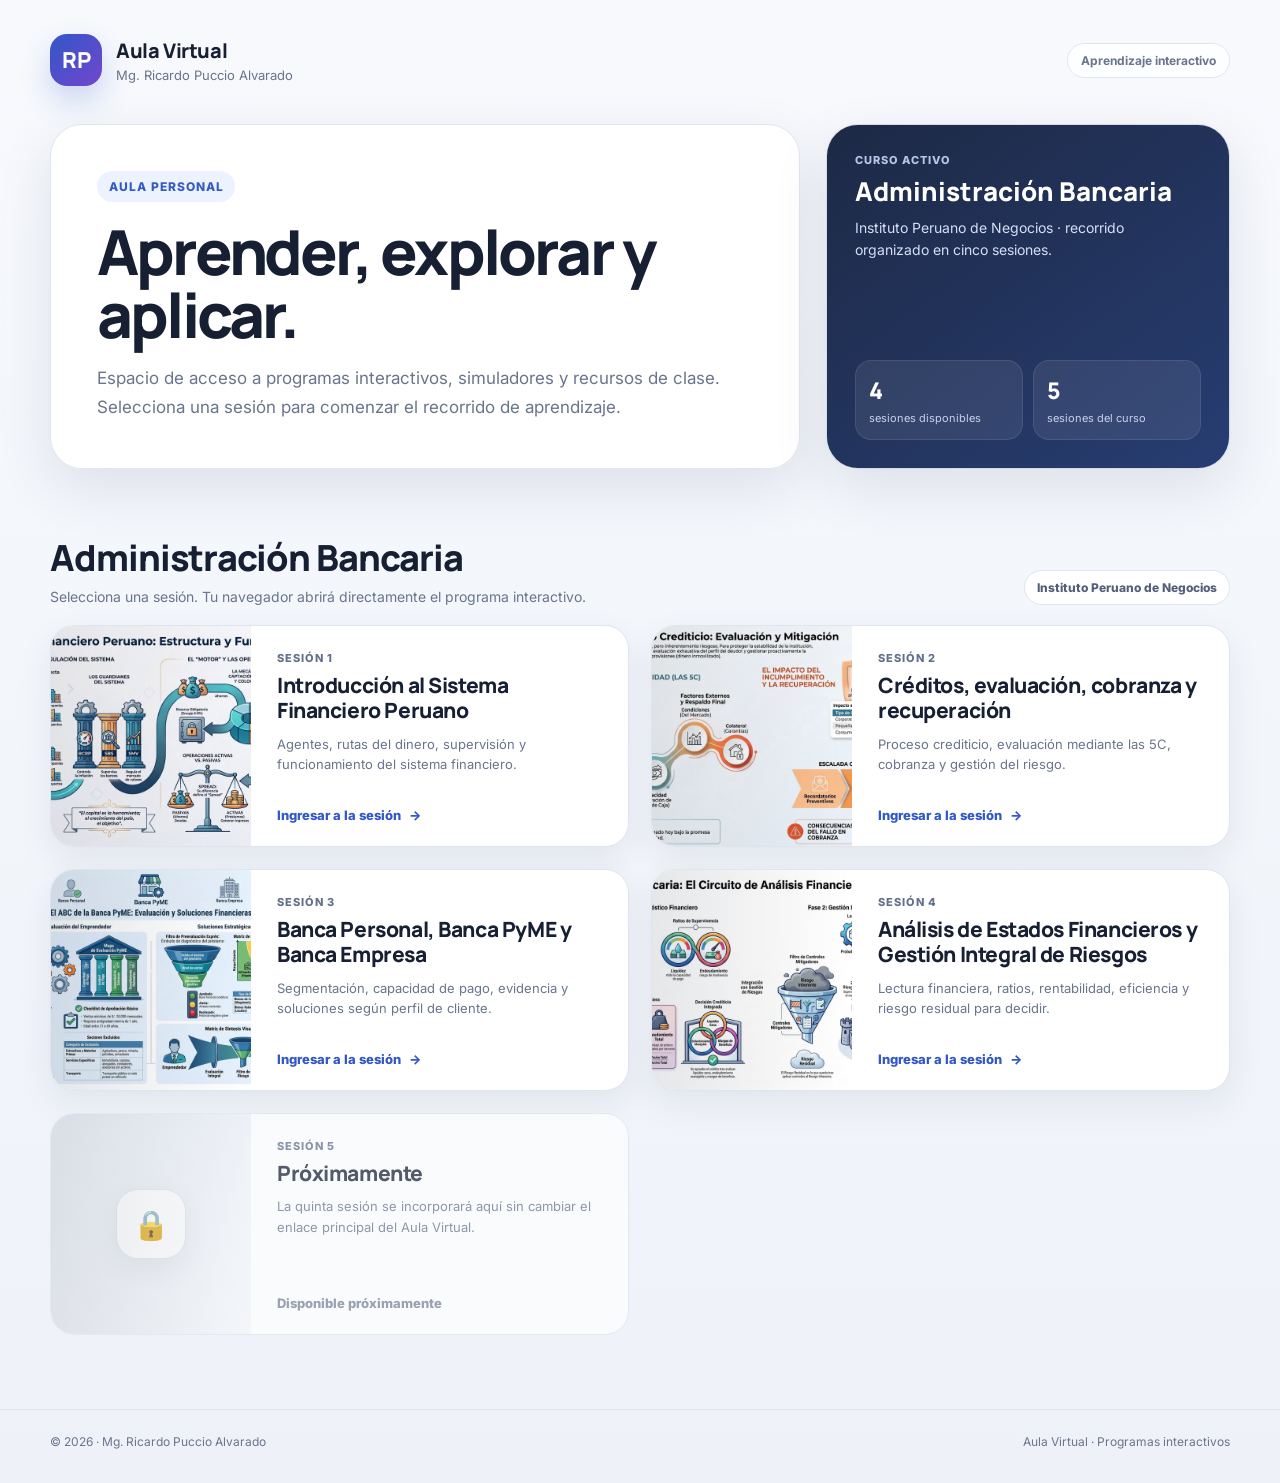
==== index.html @ 0960da1b "Primera versión del Aula Virtual" ====
<!doctype html>
<html lang="es">
<head>
  <meta charset="utf-8" />
  <meta name="viewport" content="width=device-width,initial-scale=1,viewport-fit=cover" />
  <meta name="description" content="Aula Virtual del Mg. Ricardo Puccio Alvarado. Acceso a sesiones y programas interactivos de aprendizaje." />
  <title>Aula Virtual · Mg. Ricardo Puccio Alvarado</title>
  <link rel="preconnect" href="https://fonts.googleapis.com">
  <link rel="preconnect" href="https://fonts.gstatic.com" crossorigin>
  <link href="https://fonts.googleapis.com/css2?family=Inter:wght@400;500;600;700;800&family=Manrope:wght@600;700;800&display=swap" rel="stylesheet">
  <style>
    :root{
      --bg:#f5f7fb; --surface:#ffffff; --surface2:#eef2f8; --text:#172033; --muted:#69758c;
      --primary:#3157c8; --primary2:#7246ce; --line:#dfe5ef; --shadow:0 20px 55px rgba(29,42,71,.10);
      --radius:24px;
    }
    *{box-sizing:border-box}
    html{scroll-behavior:smooth}
    body{margin:0;background:linear-gradient(180deg,#f7f9fd 0,#f3f6fb 45%,#eef2f8 100%);color:var(--text);font-family:Inter,system-ui,-apple-system,Segoe UI,sans-serif;min-height:100vh}
    a{color:inherit}
    .wrap{width:min(1180px,calc(100% - 40px));margin:auto}
    header{padding:34px 0 18px}
    .topbar{display:flex;align-items:center;justify-content:space-between;gap:18px}
    .identity{display:flex;align-items:center;gap:14px}
    .mark{width:52px;height:52px;border-radius:17px;background:linear-gradient(135deg,var(--primary),var(--primary2));display:grid;place-items:center;color:white;font:800 22px Manrope,Inter,sans-serif;box-shadow:0 14px 30px rgba(49,87,200,.22)}
    .identity strong{display:block;font:800 20px Manrope,Inter,sans-serif;letter-spacing:-.02em}
    .identity span{display:block;color:var(--muted);font-size:13px;margin-top:3px}
    .badge{border:1px solid var(--line);background:rgba(255,255,255,.78);backdrop-filter:blur(8px);padding:9px 13px;border-radius:999px;color:var(--muted);font-size:12px;font-weight:700}
    .hero{margin-top:38px;display:grid;grid-template-columns:1.3fr .7fr;gap:26px;align-items:stretch}
    .hero-main,.hero-side{background:rgba(255,255,255,.92);border:1px solid rgba(223,229,239,.95);border-radius:32px;box-shadow:var(--shadow)}
    .hero-main{padding:46px}
    .eyebrow{display:inline-flex;align-items:center;gap:8px;background:#edf2ff;color:#375bc5;border-radius:999px;padding:8px 12px;font-size:12px;font-weight:800;text-transform:uppercase;letter-spacing:.08em}
    h1{font:800 clamp(34px,5vw,62px)/1.02 Manrope,Inter,sans-serif;letter-spacing:-.045em;margin:18px 0 18px;max-width:820px}
    .lead{font-size:17px;line-height:1.7;color:var(--muted);max-width:760px;margin:0}
    .hero-side{padding:28px;display:flex;flex-direction:column;justify-content:space-between;min-height:280px;background:linear-gradient(145deg,#1d2945,#273d72)}
    .hero-side .label{color:#b8c5e8;text-transform:uppercase;letter-spacing:.09em;font-size:11px;font-weight:800}
    .hero-side h2{font:800 26px/1.15 Manrope,Inter,sans-serif;color:#fff;margin:10px 0}
    .hero-side p{color:#d7dff5;line-height:1.6;margin:0;font-size:14px}
    .stats{display:grid;grid-template-columns:repeat(2,1fr);gap:10px;margin-top:22px}
    .stat{padding:13px;border-radius:16px;background:rgba(255,255,255,.08);border:1px solid rgba(255,255,255,.09);color:white}
    .stat b{display:block;font:800 23px Manrope,Inter,sans-serif}.stat span{font-size:11px;color:#c9d2ed}
    main{padding:46px 0 74px}
    .section-head{display:flex;align-items:end;justify-content:space-between;gap:20px;margin-bottom:20px}
    .section-head h2{font:800 clamp(25px,3vw,36px) Manrope,Inter,sans-serif;letter-spacing:-.03em;margin:0}
    .section-head p{margin:6px 0 0;color:var(--muted);font-size:14px}
    .course-tag{font-size:12px;font-weight:800;color:#536078;background:#fff;border:1px solid var(--line);padding:9px 12px;border-radius:999px;white-space:nowrap}
    .grid{display:grid;grid-template-columns:repeat(2,minmax(0,1fr));gap:22px}
    .card{position:relative;overflow:hidden;background:var(--surface);border:1px solid var(--line);border-radius:var(--radius);box-shadow:0 12px 34px rgba(37,50,78,.08);transition:.22s ease;display:grid;grid-template-columns:200px 1fr;min-height:220px}
    .card:hover{transform:translateY(-4px);box-shadow:0 22px 46px rgba(37,50,78,.13);border-color:#cad4e5}
    .thumb{position:relative;min-height:220px;background:#e9edf5;overflow:hidden}
    .thumb img{width:100%;height:100%;object-fit:cover;display:block;transition:transform .35s ease}
    .card:hover .thumb img{transform:scale(1.035)}
    .thumb:after{content:"";position:absolute;inset:0;background:linear-gradient(90deg,rgba(10,18,35,.10),rgba(10,18,35,0))}
    .body{padding:25px 26px 23px;display:flex;flex-direction:column}
    .kicker{font-size:11px;letter-spacing:.09em;text-transform:uppercase;font-weight:800;color:#63708a;margin-bottom:8px}
    .body h3{font:800 21px/1.2 Manrope,Inter,sans-serif;margin:0 0 10px;letter-spacing:-.02em}
    .body p{margin:0;color:var(--muted);font-size:13px;line-height:1.55}
    .open{margin-top:auto;padding-top:18px;display:inline-flex;align-items:center;gap:8px;font-size:13px;font-weight:800;color:var(--primary);text-decoration:none}
    .open .arrow{transition:transform .2s}.card:hover .arrow{transform:translateX(4px)}
    .locked{opacity:.72;box-shadow:none}
    .locked:hover{transform:none;box-shadow:none;border-color:var(--line)}
    .locked .thumb{display:grid;place-items:center;background:linear-gradient(145deg,#e8edf5,#f6f8fb)}
    .lock-icon{width:70px;height:70px;border-radius:22px;background:white;border:1px solid var(--line);display:grid;place-items:center;font-size:29px;box-shadow:0 10px 28px rgba(37,50,78,.08)}
    .soon{margin-top:auto;padding-top:18px;color:#7a8497;font-size:13px;font-weight:800}
    footer{border-top:1px solid var(--line);padding:24px 0 34px;color:var(--muted);font-size:12px}
    footer .wrap{display:flex;justify-content:space-between;gap:20px;flex-wrap:wrap}
    @media(max-width:900px){.hero{grid-template-columns:1fr}.hero-side{min-height:0}.grid{grid-template-columns:1fr}.card{grid-template-columns:190px 1fr}}
    @media(max-width:620px){.wrap{width:min(100% - 24px,1180px)}header{padding-top:20px}.badge{display:none}.hero{margin-top:22px}.hero-main{padding:30px 24px}.hero-side{padding:24px}.lead{font-size:15px}.section-head{align-items:flex-start;flex-direction:column}.card{grid-template-columns:1fr}.thumb{height:170px;min-height:170px}.body{padding:21px}.identity strong{font-size:17px}.mark{width:46px;height:46px;border-radius:15px}}
    @media(prefers-reduced-motion:reduce){*{scroll-behavior:auto!important;transition:none!important}}
  </style>
</head>
<body>
<header>
  <div class="wrap topbar">
    <div class="identity"><div class="mark">RP</div><div><strong>Aula Virtual</strong><span>Mg. Ricardo Puccio Alvarado</span></div></div>
    <div class="badge">Aprendizaje interactivo</div>
  </div>
  <div class="wrap hero">
    <section class="hero-main">
      <div class="eyebrow">Aula personal</div>
      <h1>Aprender, explorar y aplicar.</h1>
      <p class="lead">Espacio de acceso a programas interactivos, simuladores y recursos de clase. Selecciona una sesión para comenzar el recorrido de aprendizaje.</p>
    </section>
    <aside class="hero-side">
      <div><div class="label">Curso activo</div><h2>Administración Bancaria</h2><p>Instituto Peruano de Negocios · recorrido organizado en cinco sesiones.</p></div>
      <div class="stats"><div class="stat"><b>4</b><span>sesiones disponibles</span></div><div class="stat"><b>5</b><span>sesiones del curso</span></div></div>
    </aside>
  </div>
</header>
<main>
  <div class="wrap">
    <div class="section-head">
      <div><h2>Administración Bancaria</h2><p>Selecciona una sesión. Tu navegador abrirá directamente el programa interactivo.</p></div>
      <div class="course-tag">Instituto Peruano de Negocios</div>
    </div>
    <section class="grid" aria-label="Sesiones del curso">
      <article class="card">
        <div class="thumb"><img src="thumbnails/sesion-1.webp" alt="Miniatura de la Sesión 1" loading="lazy"></div>
        <div class="body"><div class="kicker">Sesión 1</div><h3>Introducción al Sistema Financiero Peruano</h3><p>Agentes, rutas del dinero, supervisión y funcionamiento del sistema financiero.</p><a class="open" href="sesion-1/">Ingresar a la sesión <span class="arrow">→</span></a></div>
      </article>
      <article class="card">
        <div class="thumb"><img src="thumbnails/sesion-2.webp" alt="Miniatura de la Sesión 2" loading="lazy"></div>
        <div class="body"><div class="kicker">Sesión 2</div><h3>Créditos, evaluación, cobranza y recuperación</h3><p>Proceso crediticio, evaluación mediante las 5C, cobranza y gestión del riesgo.</p><a class="open" href="sesion-2/">Ingresar a la sesión <span class="arrow">→</span></a></div>
      </article>
      <article class="card">
        <div class="thumb"><img src="thumbnails/sesion-3.webp" alt="Miniatura de la Sesión 3" loading="lazy"></div>
        <div class="body"><div class="kicker">Sesión 3</div><h3>Banca Personal, Banca PyME y Banca Empresa</h3><p>Segmentación, capacidad de pago, evidencia y soluciones según perfil de cliente.</p><a class="open" href="sesion-3/">Ingresar a la sesión <span class="arrow">→</span></a></div>
      </article>
      <article class="card">
        <div class="thumb"><img src="thumbnails/sesion-4.webp" alt="Miniatura de la Sesión 4" loading="lazy"></div>
        <div class="body"><div class="kicker">Sesión 4</div><h3>Análisis de Estados Financieros y Gestión Integral de Riesgos</h3><p>Lectura financiera, ratios, rentabilidad, eficiencia y riesgo residual para decidir.</p><a class="open" href="sesion-4/">Ingresar a la sesión <span class="arrow">→</span></a></div>
      </article>
      <article class="card locked" aria-disabled="true">
        <div class="thumb"><div class="lock-icon" aria-hidden="true">🔒</div></div>
        <div class="body"><div class="kicker">Sesión 5</div><h3>Próximamente</h3><p>La quinta sesión se incorporará aquí sin cambiar el enlace principal del Aula Virtual.</p><div class="soon">Disponible próximamente</div></div>
      </article>
    </section>
  </div>
</main>
<footer><div class="wrap"><span>© 2026 · Mg. Ricardo Puccio Alvarado</span><span>Aula Virtual · Programas interactivos</span></div></footer>
</body>
</html>
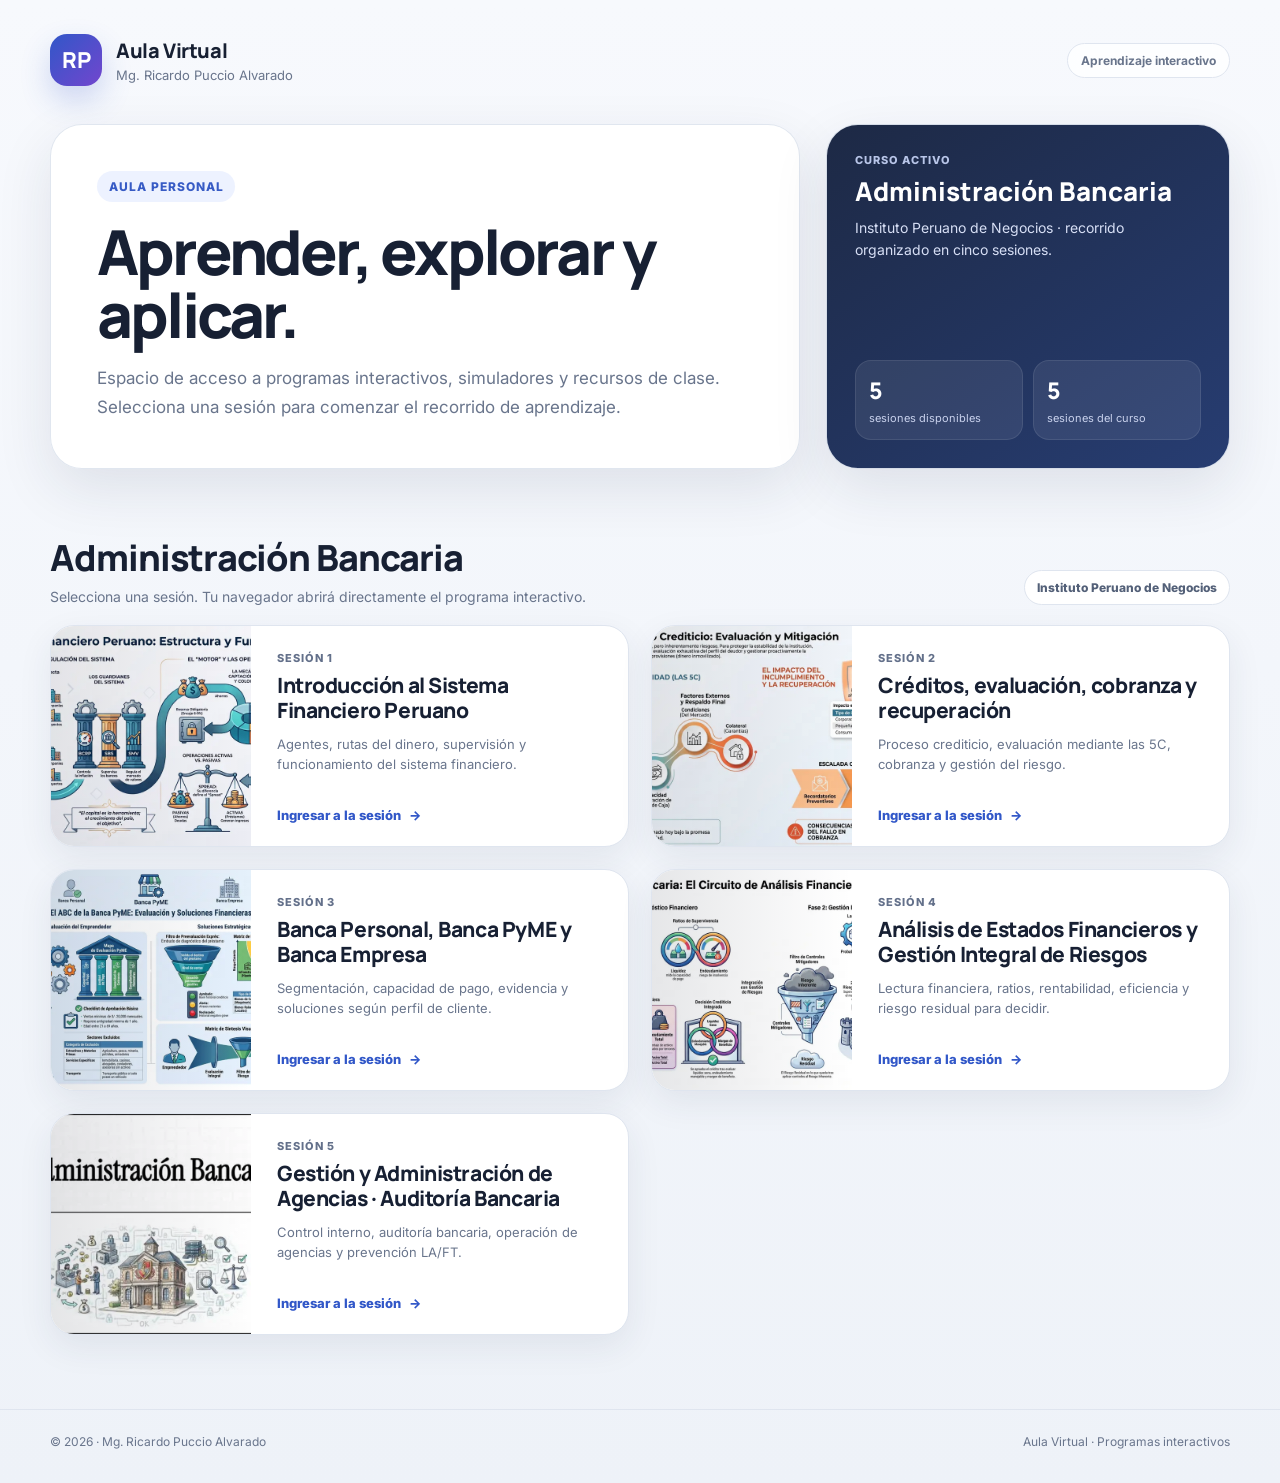
==== commit 3d62c0b7: "v1.3 - Sesión 5 programada 19:00 Perú" ====
--- a/index.html
+++ b/index.html
@@ -62,6 +62,11 @@
     .locked .thumb{display:grid;place-items:center;background:linear-gradient(145deg,#e8edf5,#f6f8fb)}
     .lock-icon{width:70px;height:70px;border-radius:22px;background:white;border:1px solid var(--line);display:grid;place-items:center;font-size:29px;box-shadow:0 10px 28px rgba(37,50,78,.08)}
     .soon{margin-top:auto;padding-top:18px;color:#7a8497;font-size:13px;font-weight:800}
+    .schedule-lock{position:absolute;left:14px;top:14px;width:46px;height:46px;border-radius:15px;background:rgba(255,255,255,.94);border:1px solid var(--line);display:grid;place-items:center;font-size:21px;box-shadow:0 10px 24px rgba(37,50,78,.14);z-index:2}
+    .card.scheduled .thumb img{filter:saturate(.55) brightness(.92)}
+    .card.released{opacity:1;box-shadow:0 12px 34px rgba(37,50,78,.08)}
+    .card.released:hover{transform:translateY(-4px);box-shadow:0 22px 46px rgba(37,50,78,.13);border-color:#cad4e5}
+    .card.released .thumb img{filter:none}
     footer{border-top:1px solid var(--line);padding:24px 0 34px;color:var(--muted);font-size:12px}
     footer .wrap{display:flex;justify-content:space-between;gap:20px;flex-wrap:wrap}
     @media(max-width:900px){.hero{grid-template-columns:1fr}.hero-side{min-height:0}.grid{grid-template-columns:1fr}.card{grid-template-columns:190px 1fr}}
@@ -83,7 +88,7 @@
     </section>
     <aside class="hero-side">
       <div><div class="label">Curso activo</div><h2>Administración Bancaria</h2><p>Instituto Peruano de Negocios · recorrido organizado en cinco sesiones.</p></div>
-      <div class="stats"><div class="stat"><b>4</b><span>sesiones disponibles</span></div><div class="stat"><b>5</b><span>sesiones del curso</span></div></div>
+      <div class="stats"><div class="stat"><b id="availableCount">4</b><span>sesiones disponibles</span></div><div class="stat"><b>5</b><span>sesiones del curso</span></div></div>
     </aside>
   </div>
 </header>
@@ -110,13 +115,69 @@
         <div class="thumb"><img src="thumbnails/sesion-4.webp" alt="Miniatura de la Sesión 4" loading="lazy"></div>
         <div class="body"><div class="kicker">Sesión 4</div><h3>Análisis de Estados Financieros y Gestión Integral de Riesgos</h3><p>Lectura financiera, ratios, rentabilidad, eficiencia y riesgo residual para decidir.</p><a class="open" href="sesion-4/">Ingresar a la sesión <span class="arrow">→</span></a></div>
       </article>
-      <article class="card locked" aria-disabled="true">
-        <div class="thumb"><div class="lock-icon" aria-hidden="true">🔒</div></div>
-        <div class="body"><div class="kicker">Sesión 5</div><h3>Próximamente</h3><p>La quinta sesión se incorporará aquí sin cambiar el enlace principal del Aula Virtual.</p><div class="soon">Disponible próximamente</div></div>
+      <article class="card locked scheduled" id="session5Card" aria-disabled="true">
+        <div class="thumb"><img src="thumbnails/sesion-5.webp" alt="Miniatura de la Sesión 5" loading="lazy"><div class="schedule-lock" id="session5Lock" aria-hidden="true">🔒</div></div>
+        <div class="body"><div class="kicker">Sesión 5</div><h3>Gestión y Administración de Agencias · Auditoría Bancaria</h3><p>Control interno, auditoría bancaria, operación de agencias y prevención LA/FT.</p><div class="soon" id="session5Soon">Se habilita hoy a las 7:00 p. m. (Perú)</div><a class="open" id="session5Link" href="sesion-5/" hidden>Ingresar a la sesión <span class="arrow">→</span></a></div>
       </article>
     </section>
   </div>
 </main>
 <footer><div class="wrap"><span>© 2026 · Mg. Ricardo Puccio Alvarado</span><span>Aula Virtual · Programas interactivos</span></div></footer>
+<script>
+(() => {
+  const RELEASE_AT = '2026-09-25T19:00:00-05:00';
+  const target = Date.parse(RELEASE_AT);
+  const card = document.getElementById('session5Card');
+  const soon = document.getElementById('session5Soon');
+  const link = document.getElementById('session5Link');
+  const lock = document.getElementById('session5Lock');
+  const available = document.getElementById('availableCount');
+  let serverOffset = 0;
+  let released = false;
+
+  function fmt(ms){
+    const total = Math.max(0, Math.floor(ms / 1000));
+    const h = Math.floor(total / 3600);
+    const m = Math.floor((total % 3600) / 60);
+    const sec = total % 60;
+    if (h > 0) return `${h} h ${String(m).padStart(2,'0')} min`;
+    if (m > 0) return `${m} min ${String(sec).padStart(2,'0')} s`;
+    return `${sec} s`;
+  }
+  function openCard(){
+    if (released) return;
+    released = true;
+    card.classList.remove('locked','scheduled');
+    card.classList.add('released');
+    card.removeAttribute('aria-disabled');
+    if (lock) lock.remove();
+    soon.hidden = true;
+    link.hidden = false;
+    available.textContent = '5';
+  }
+  function tick(){
+    if (released) return;
+    const now = Date.now() + serverOffset;
+    const remain = target - now;
+    if (remain <= 0) { openCard(); return; }
+    soon.textContent = `Se habilita hoy a las 7:00 p. m. (Perú) · faltan ${fmt(remain)}`;
+  }
+  async function sync(){
+    try{
+      const res = await fetch('/api/session-5-status', {cache:'no-store'});
+      if (!res.ok) throw new Error('status');
+      const data = await res.json();
+      if (data.serverNow) serverOffset = Date.parse(data.serverNow) - Date.now();
+      if (data.released) openCard(); else tick();
+    }catch(_e){
+      // Respaldo: si el endpoint no responde, el contador usa la hora del dispositivo.
+      tick();
+    }
+  }
+  sync();
+  setInterval(tick, 1000);
+  setInterval(sync, 30000);
+})();
+</script>
 </body>
 </html>
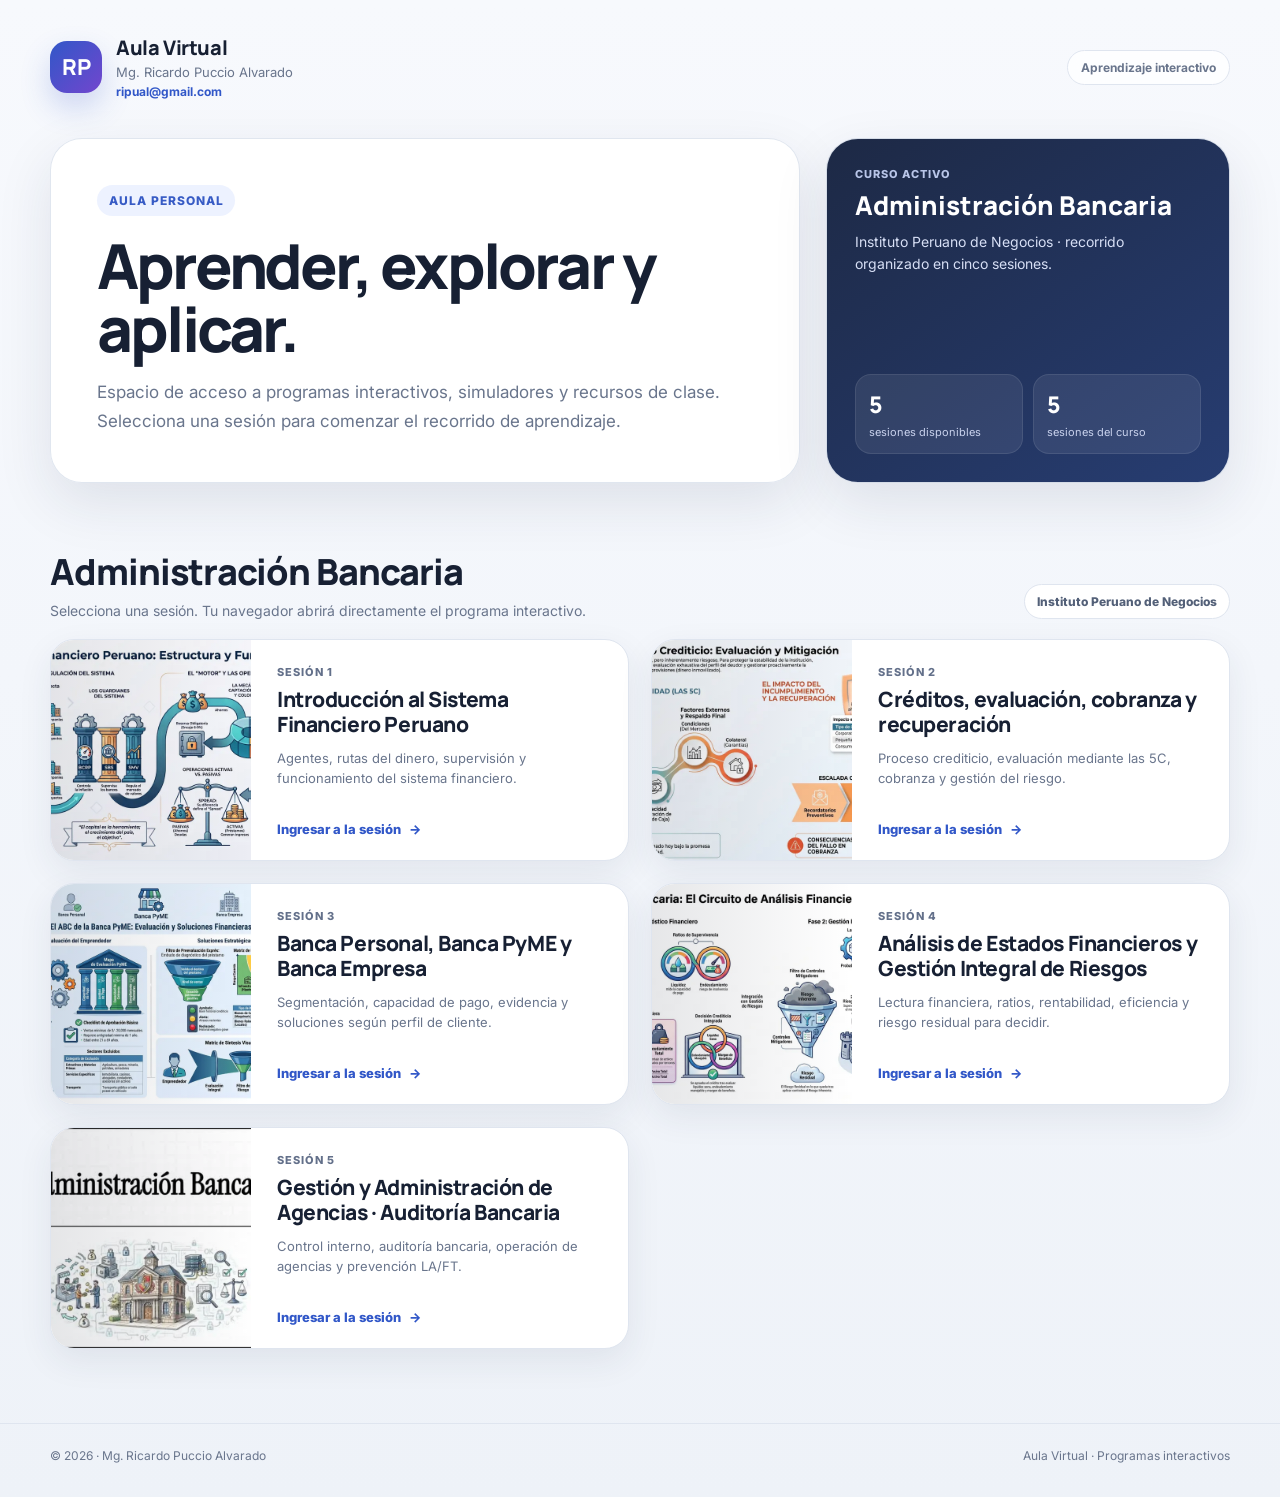
==== commit f1fe065b: "v1.4 - Corrección de correo y contacto" ====
--- a/index.html
+++ b/index.html
@@ -25,6 +25,8 @@
     .mark{width:52px;height:52px;border-radius:17px;background:linear-gradient(135deg,var(--primary),var(--primary2));display:grid;place-items:center;color:white;font:800 22px Manrope,Inter,sans-serif;box-shadow:0 14px 30px rgba(49,87,200,.22)}
     .identity strong{display:block;font:800 20px Manrope,Inter,sans-serif;letter-spacing:-.02em}
     .identity span{display:block;color:var(--muted);font-size:13px;margin-top:3px}
+    .identity .email{display:inline-block;color:var(--primary);font-size:12px;font-weight:700;margin-top:3px;text-decoration:none}
+    .identity .email:hover{text-decoration:underline}
     .badge{border:1px solid var(--line);background:rgba(255,255,255,.78);backdrop-filter:blur(8px);padding:9px 13px;border-radius:999px;color:var(--muted);font-size:12px;font-weight:700}
     .hero{margin-top:38px;display:grid;grid-template-columns:1.3fr .7fr;gap:26px;align-items:stretch}
     .hero-main,.hero-side{background:rgba(255,255,255,.92);border:1px solid rgba(223,229,239,.95);border-radius:32px;box-shadow:var(--shadow)}
@@ -77,7 +79,7 @@
 <body>
 <header>
   <div class="wrap topbar">
-    <div class="identity"><div class="mark">RP</div><div><strong>Aula Virtual</strong><span>Mg. Ricardo Puccio Alvarado</span></div></div>
+    <div class="identity"><div class="mark">RP</div><div><strong>Aula Virtual</strong><span>Mg. Ricardo Puccio Alvarado</span><a class="email" href="mailto:ripual@gmail.com" aria-label="Escribir a Ricardo Puccio">ripual@gmail.com</a></div></div>
     <div class="badge">Aprendizaje interactivo</div>
   </div>
   <div class="wrap hero">
